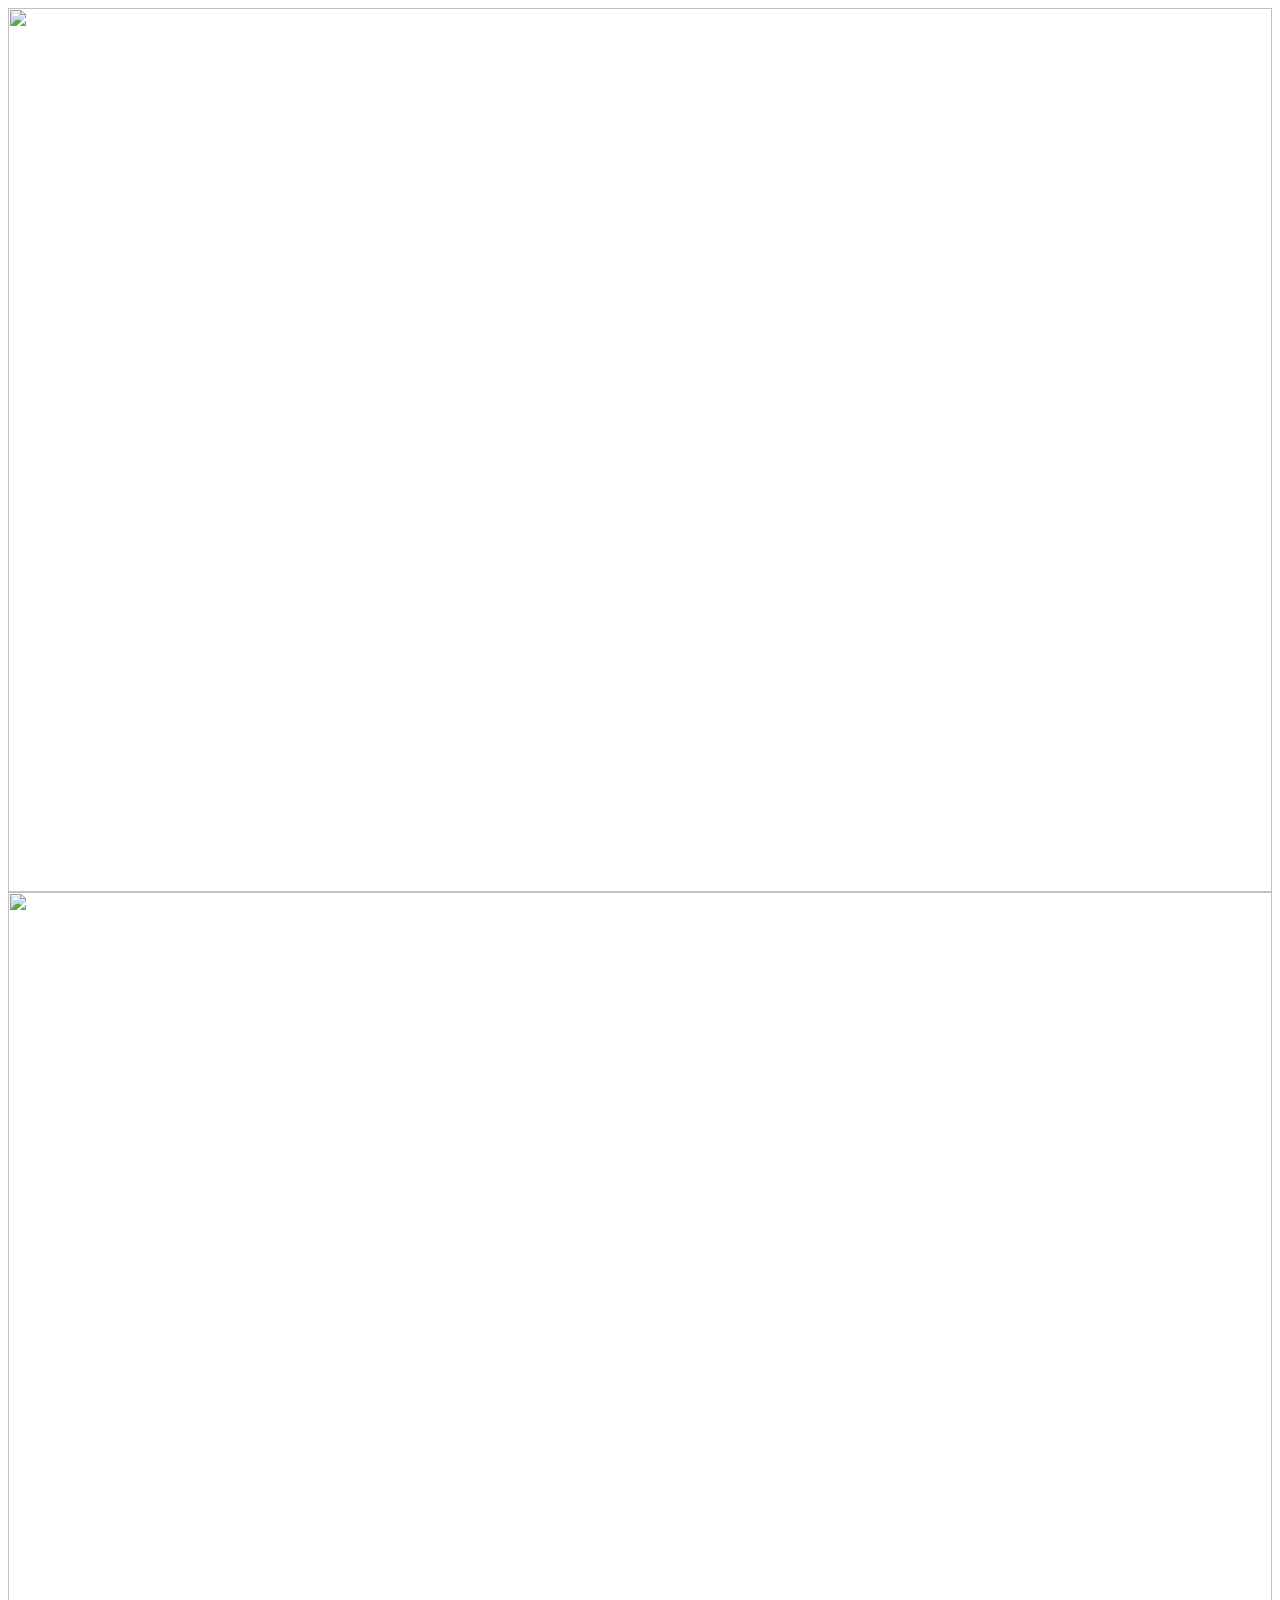
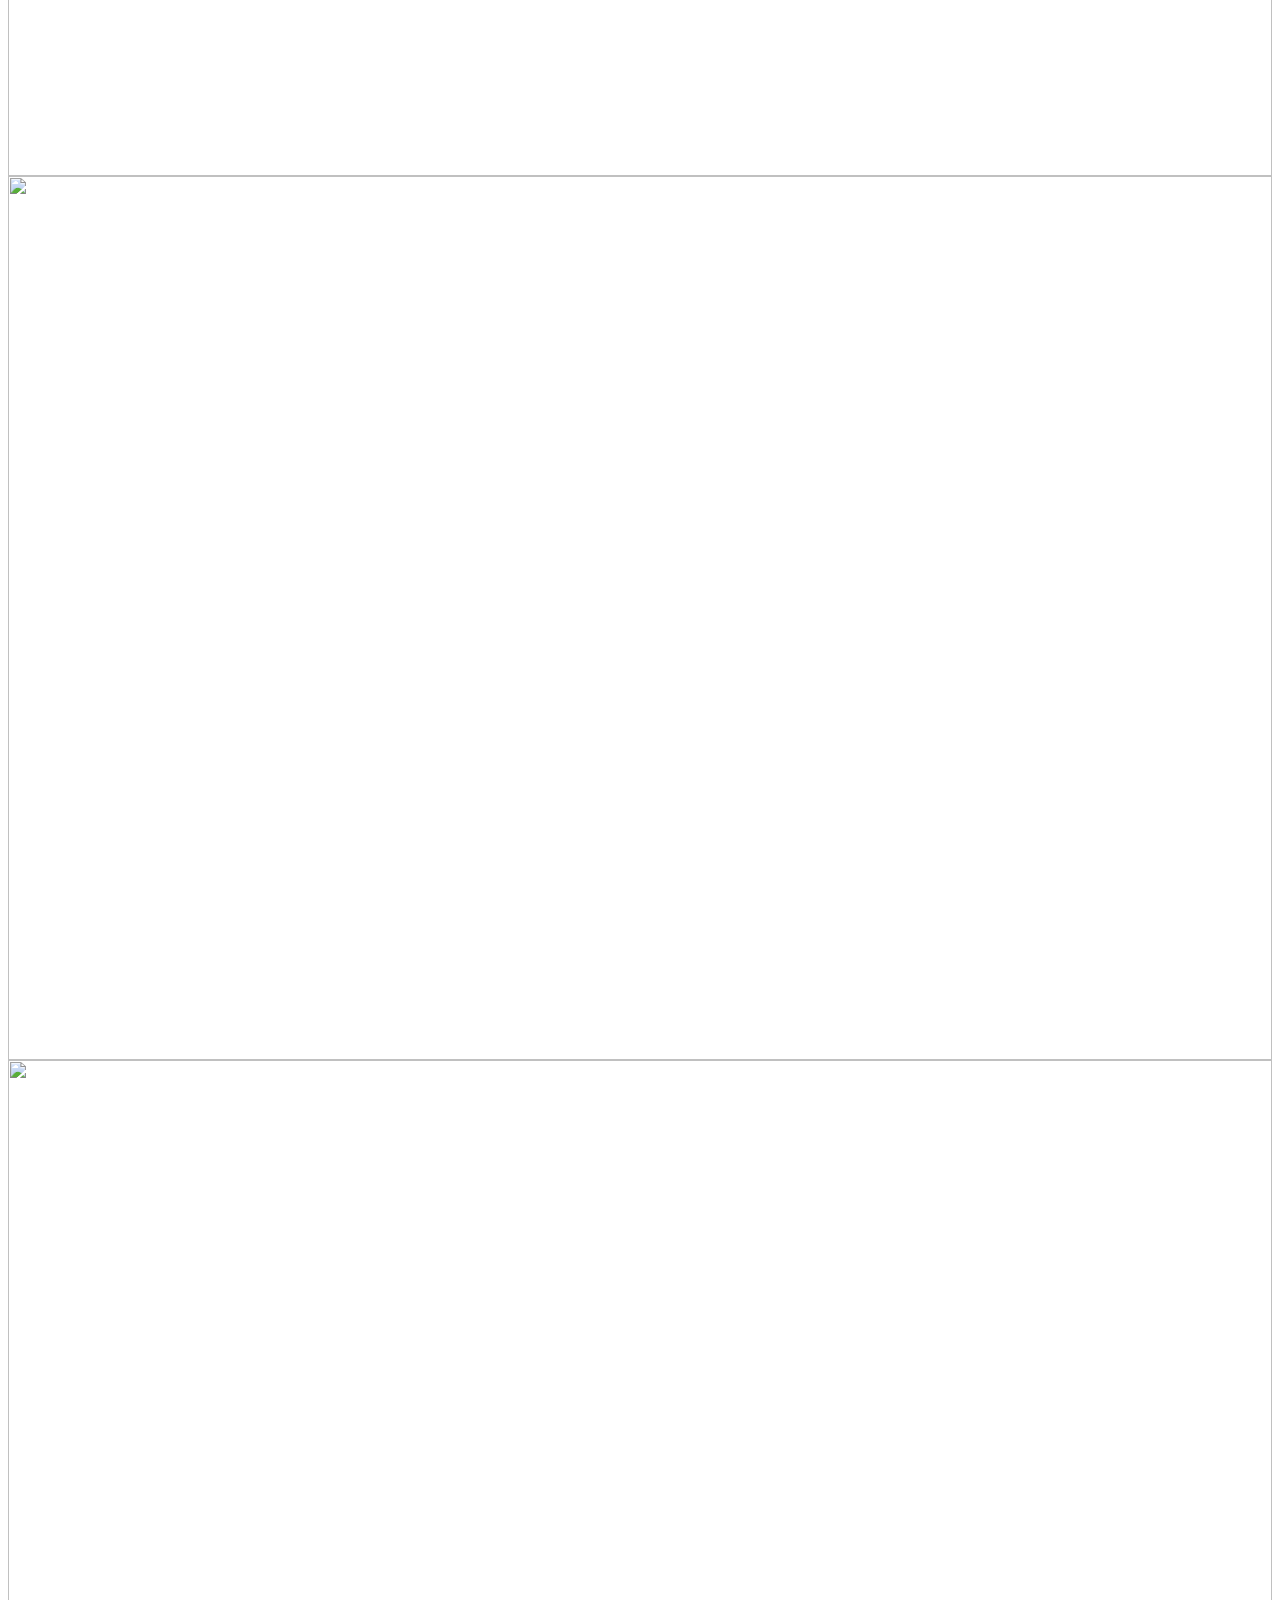
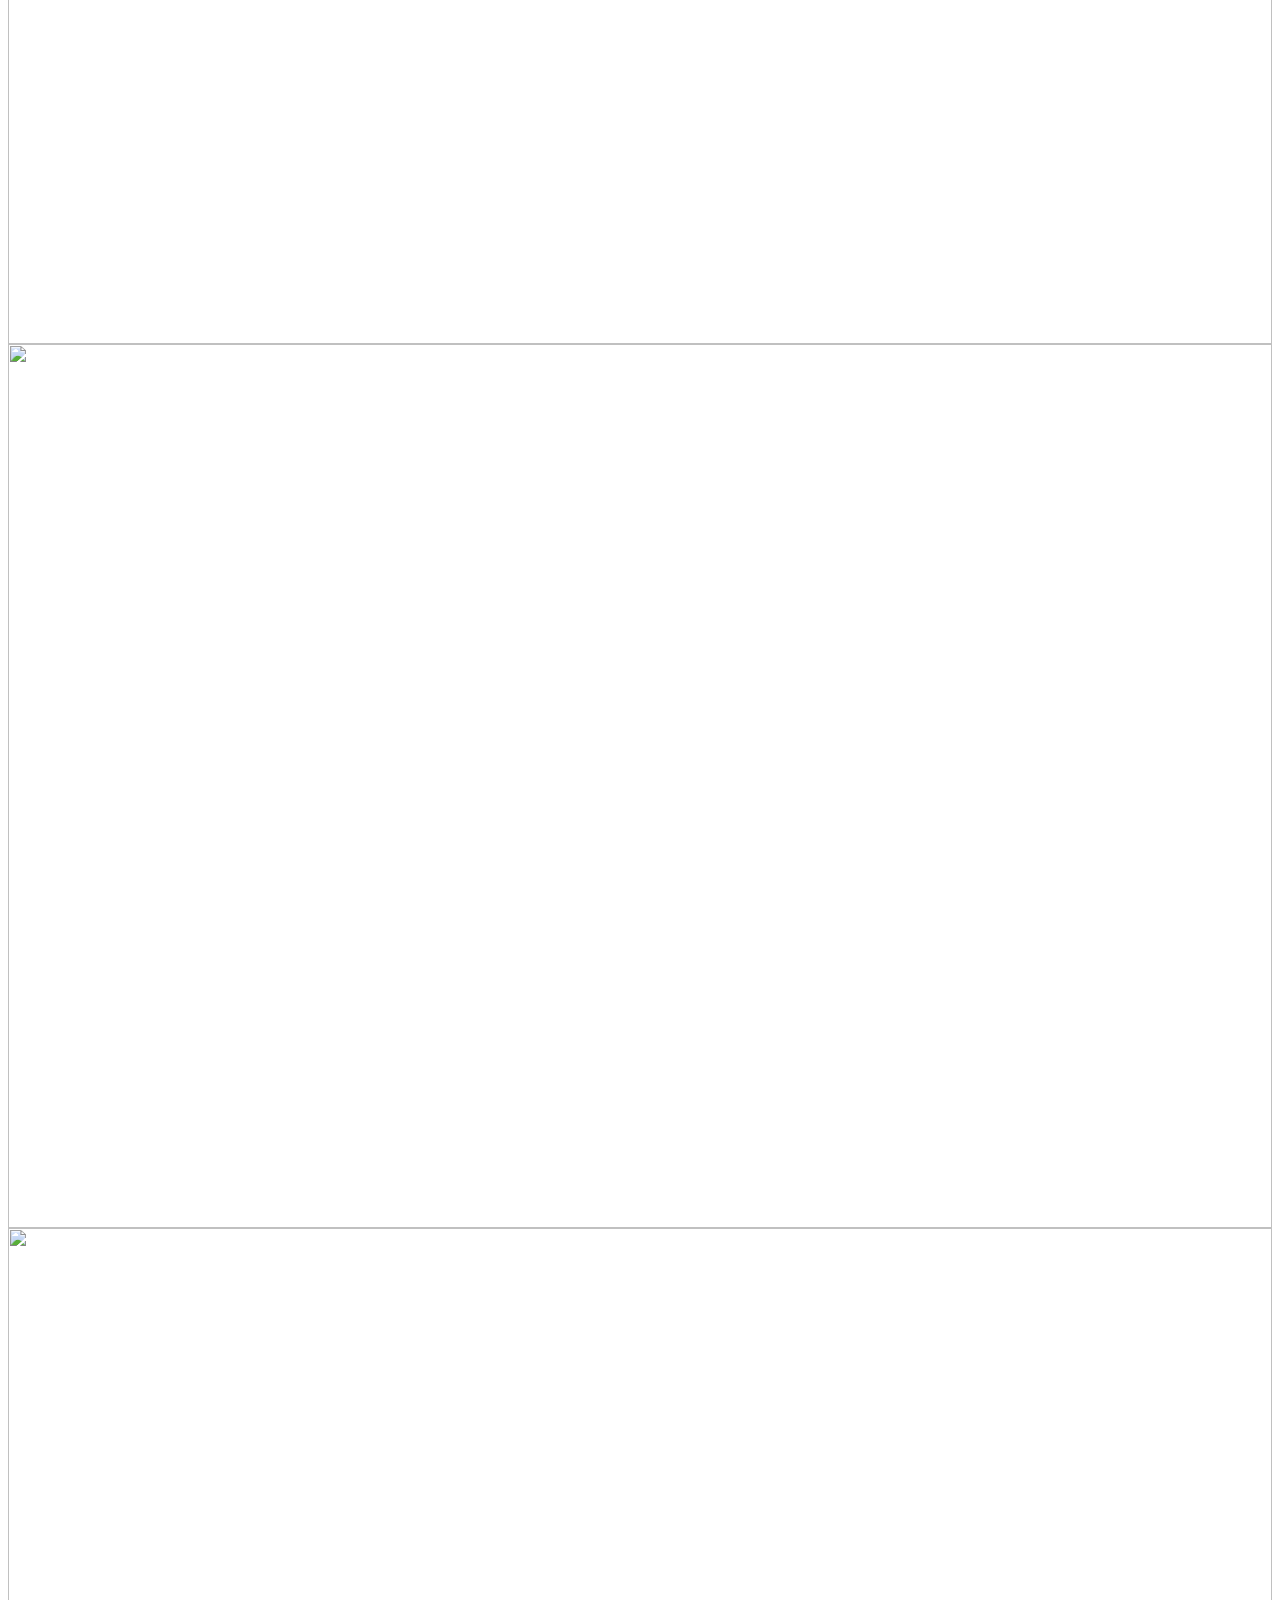
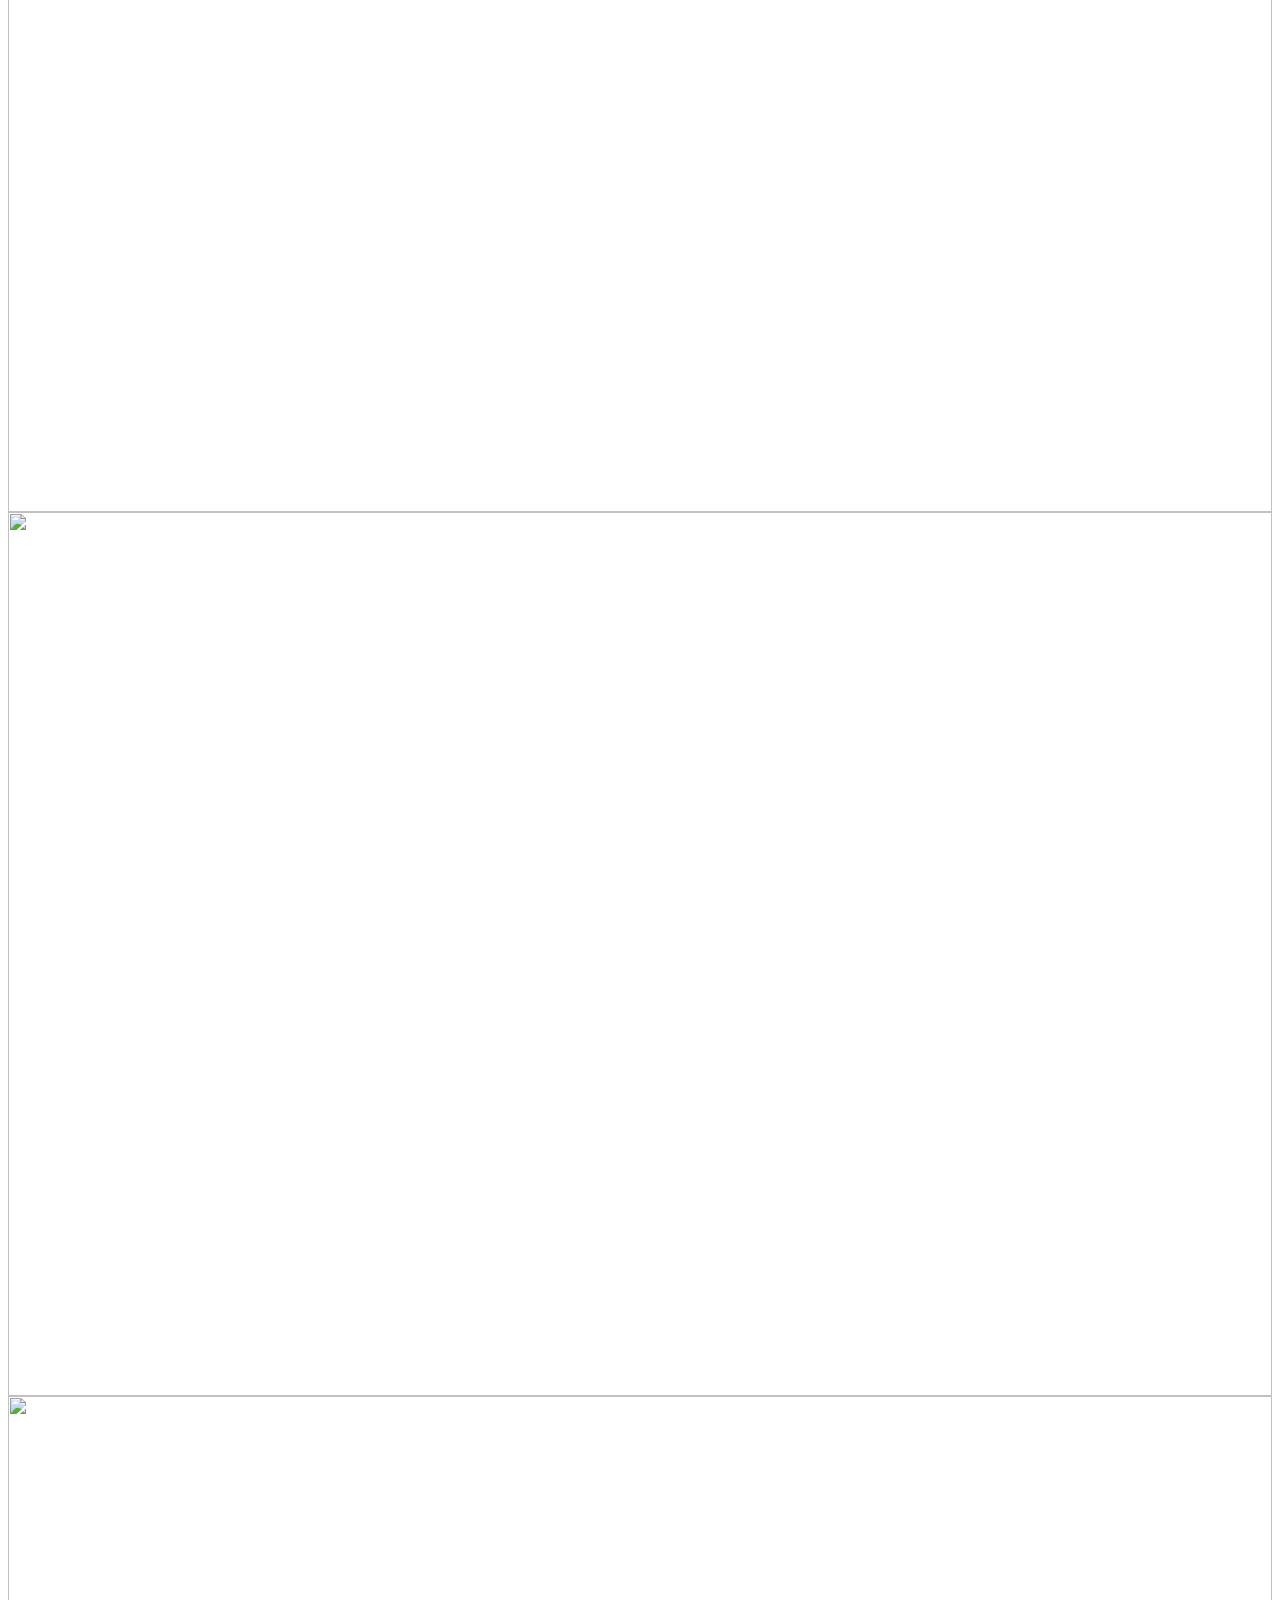
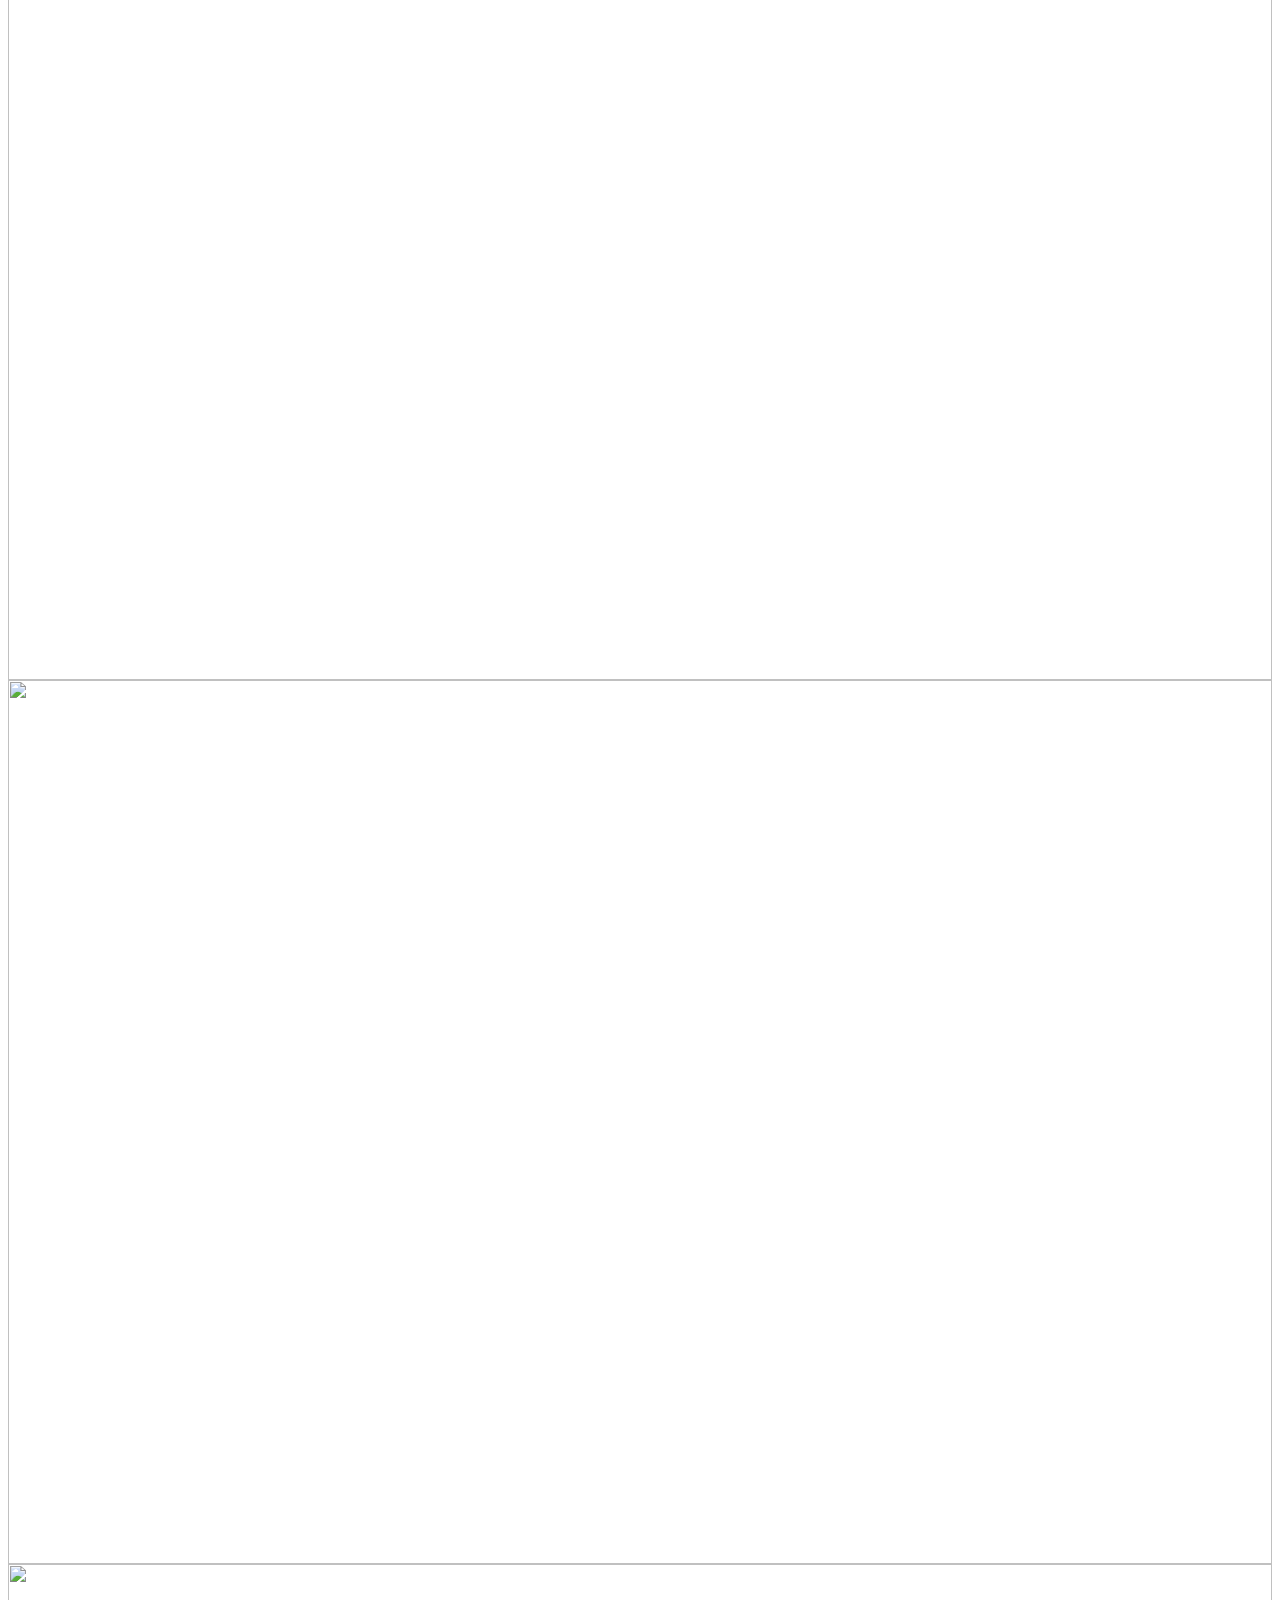
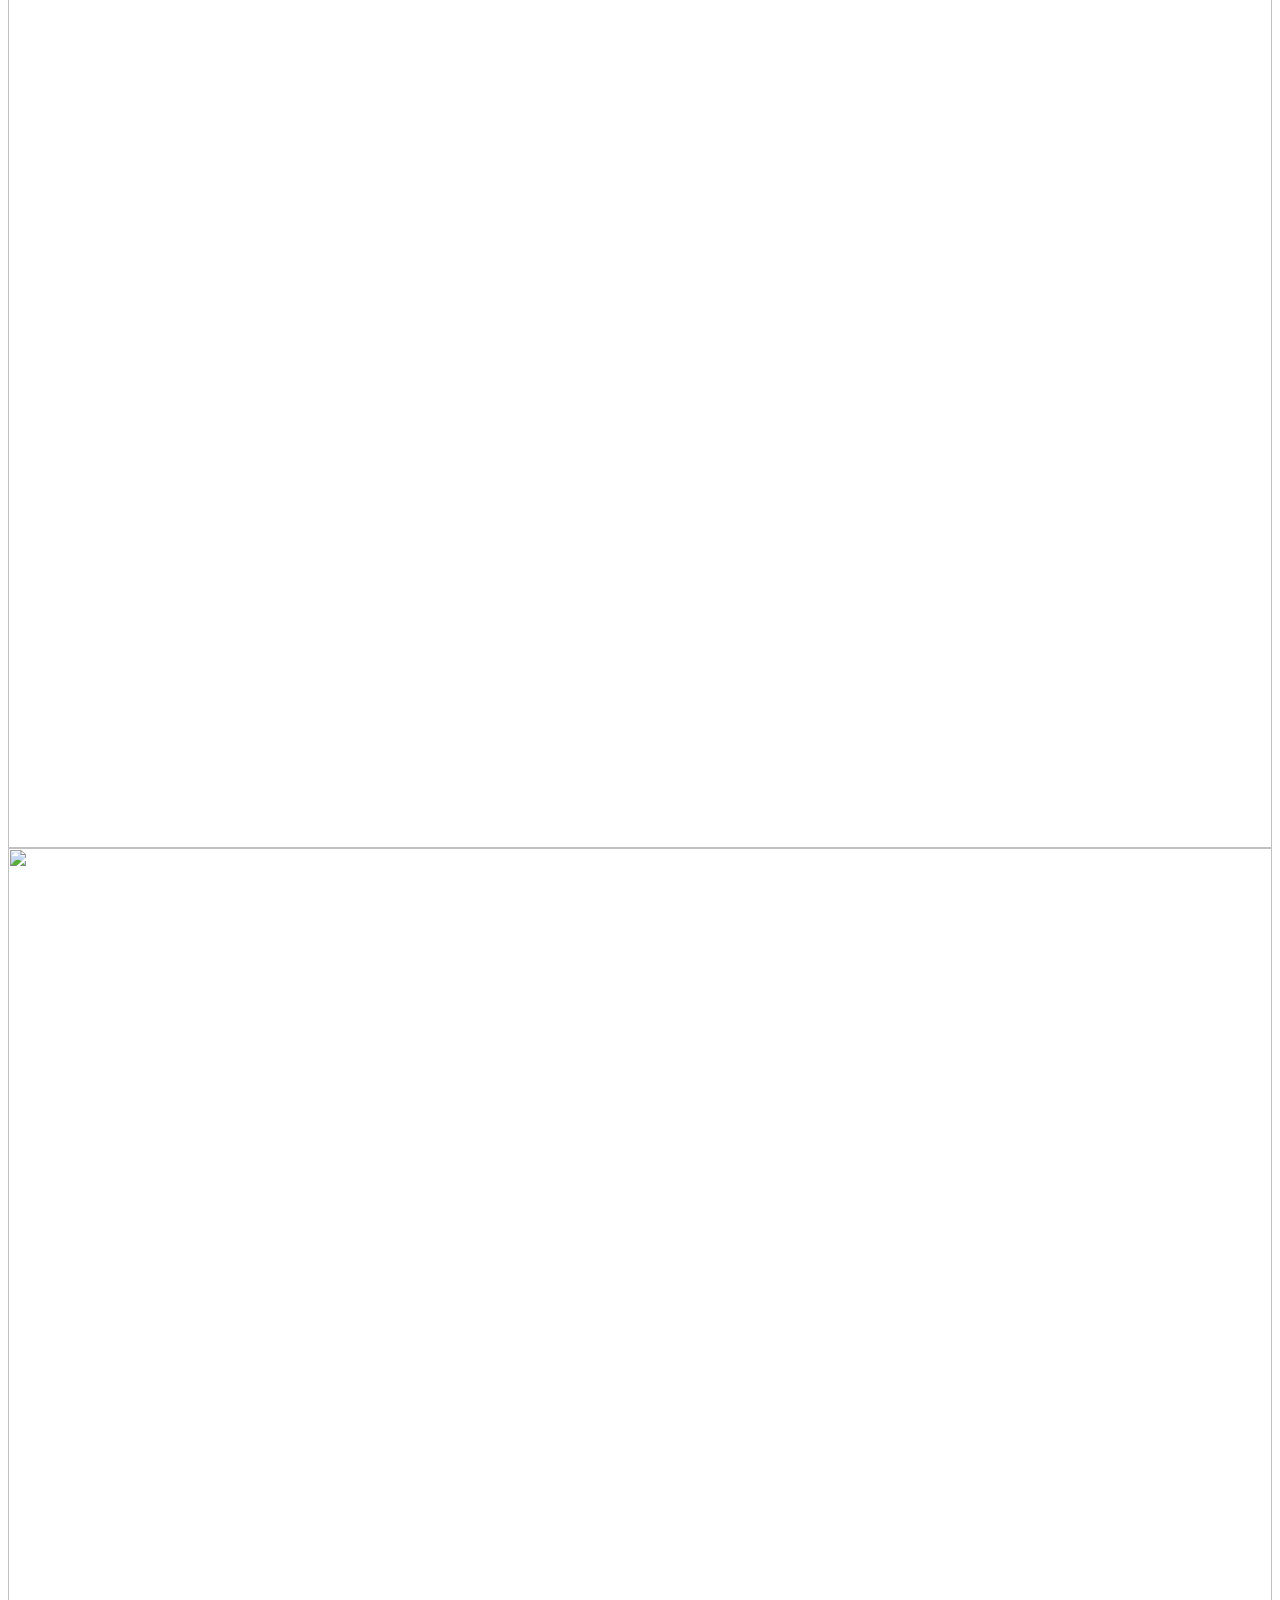
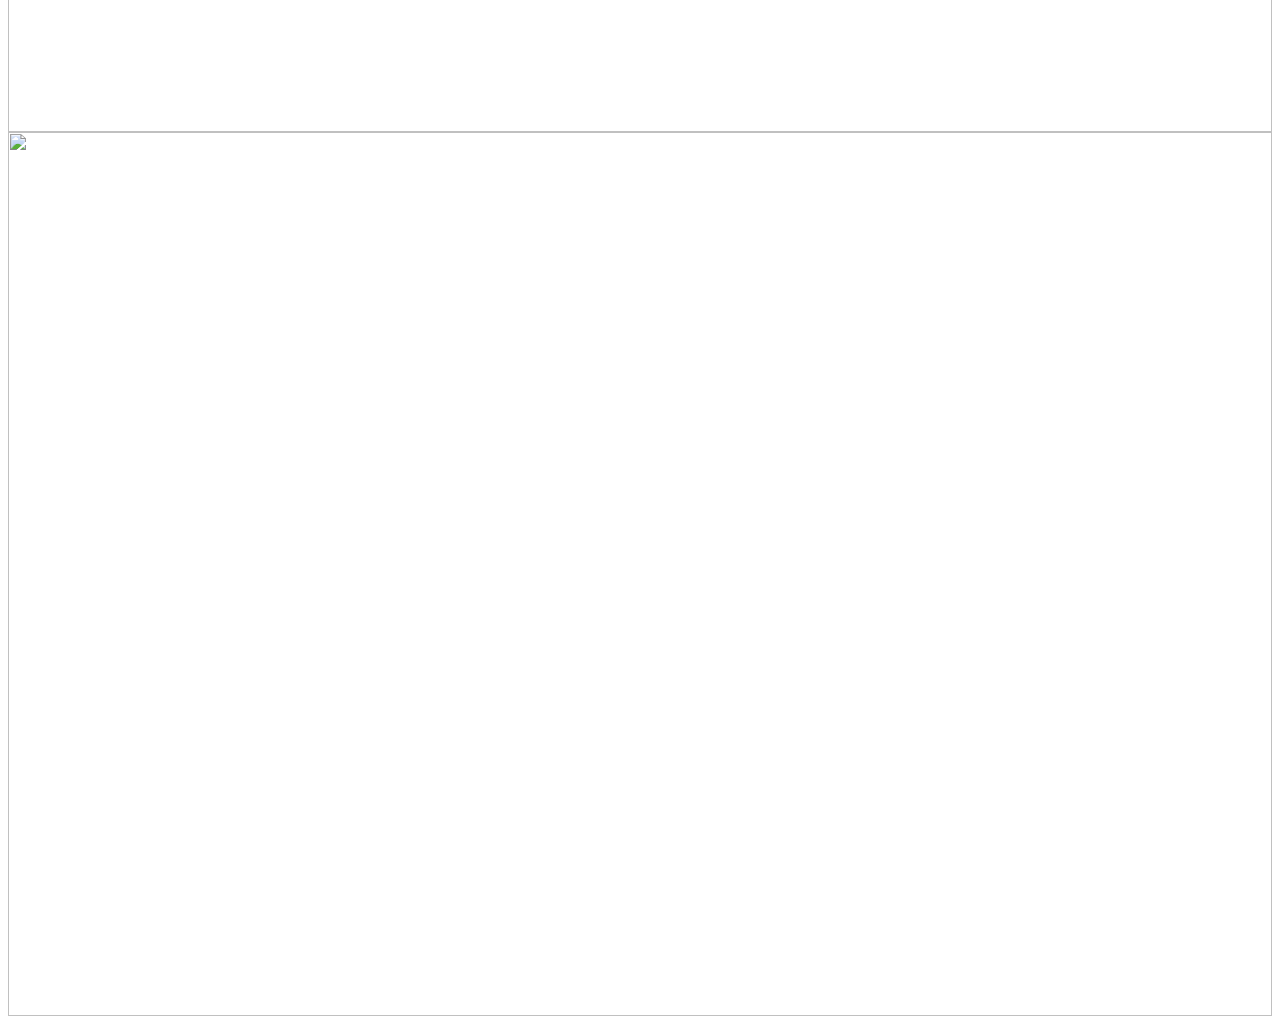
==== index.html @ 2ae5b09c "Add files via upload" ====
<html>
  <head>

  </head>
  <style>
    img {
      width: 100%;
      height: auto;
    }
  </style>
  <body>
    <center>
      <img src="1.png">
      <img src="2.png">
      <img src="3.png">
      <img src="4.png">
      <img src="5.png">
      <img src="6.png">
      <img src="7.png">
      <img src="8.png">
      <img src="9.png">
      <img src="10.png">
      <img src="11.png">
      <img src="12.png">
    </center>
  </body>
</html>
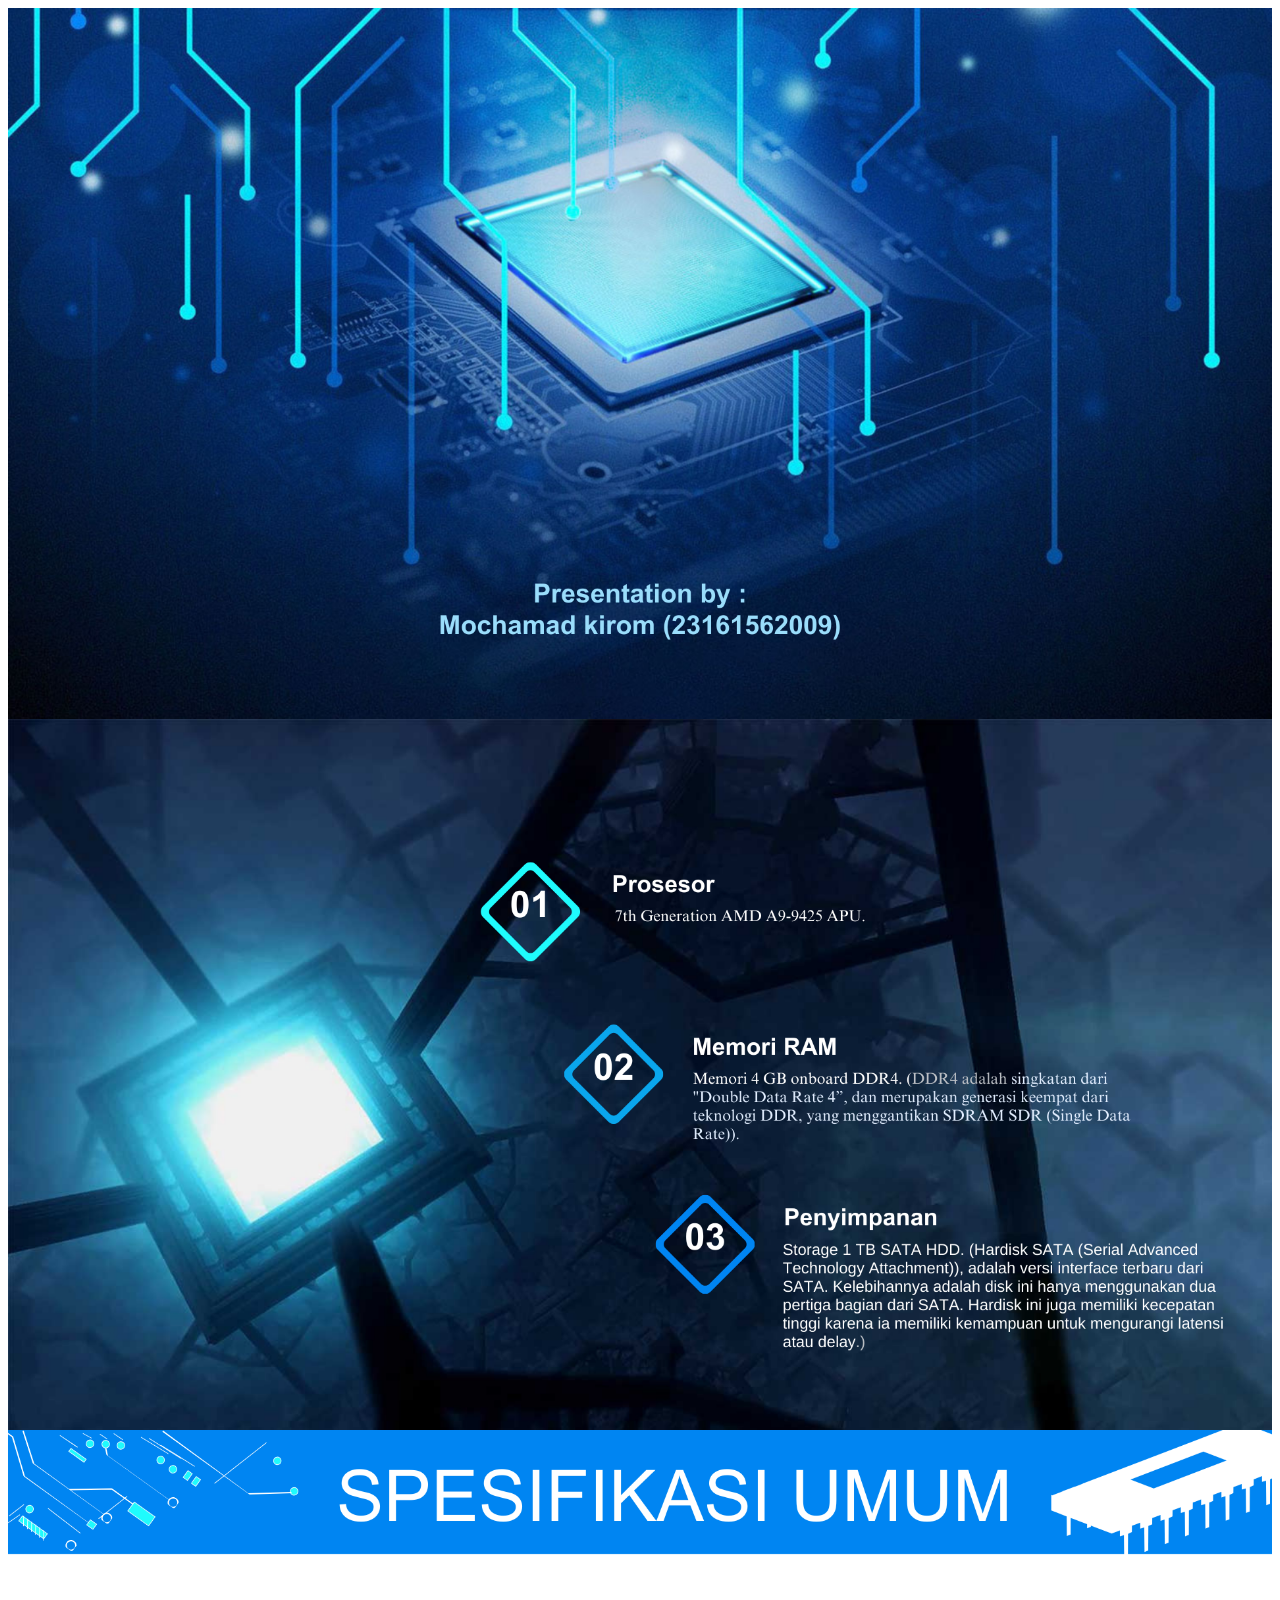
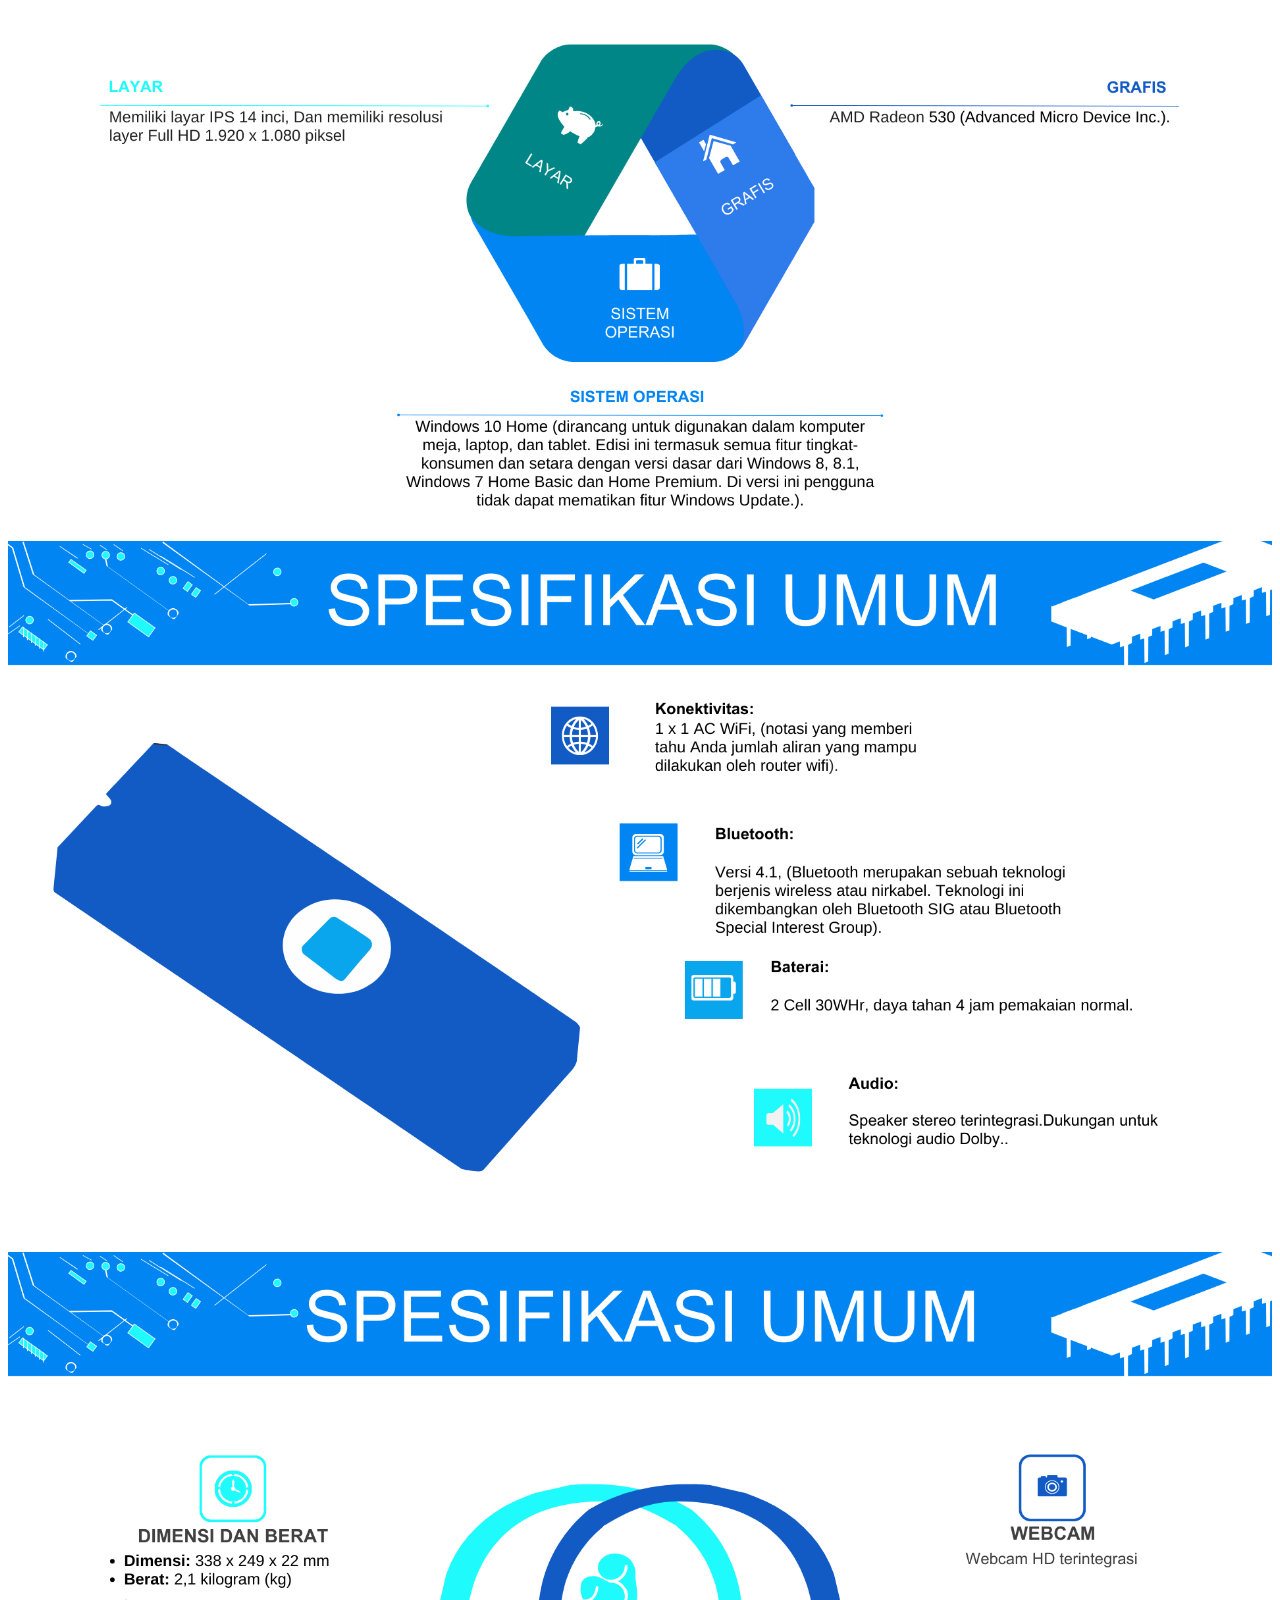
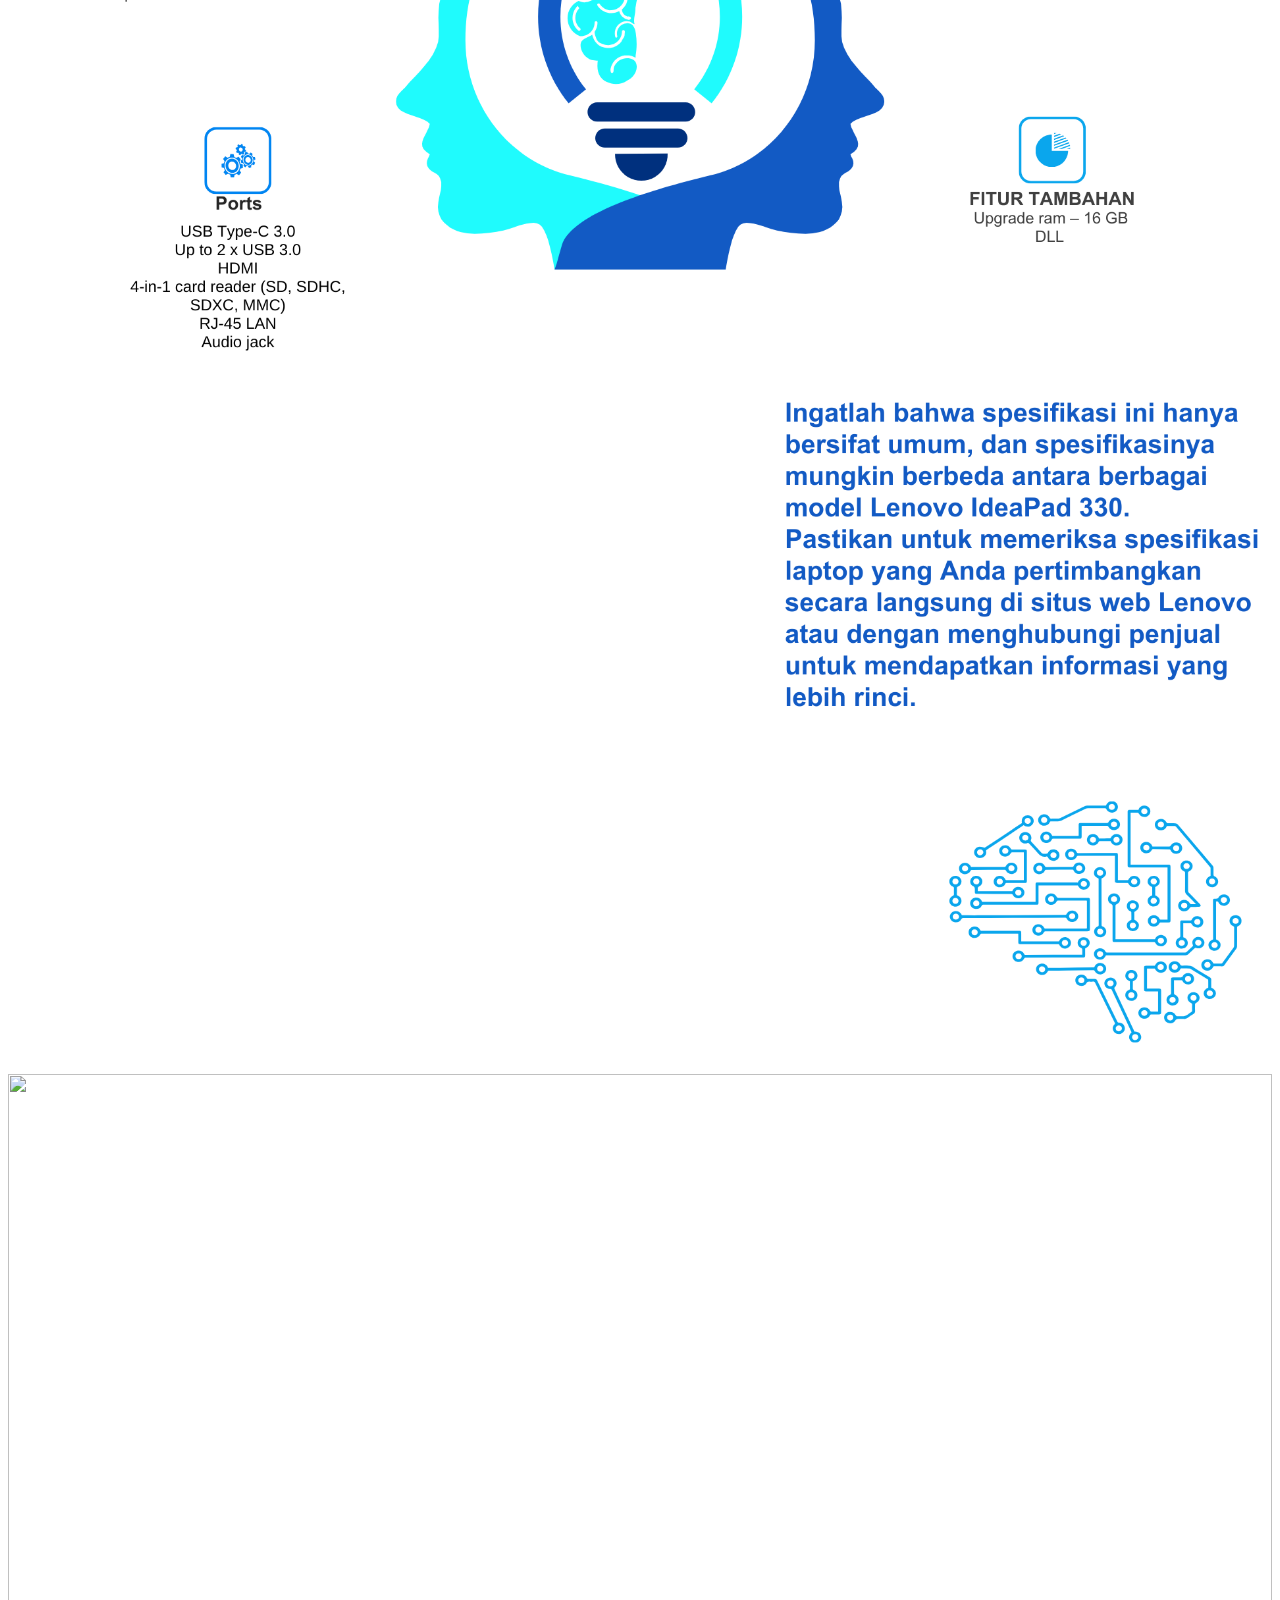
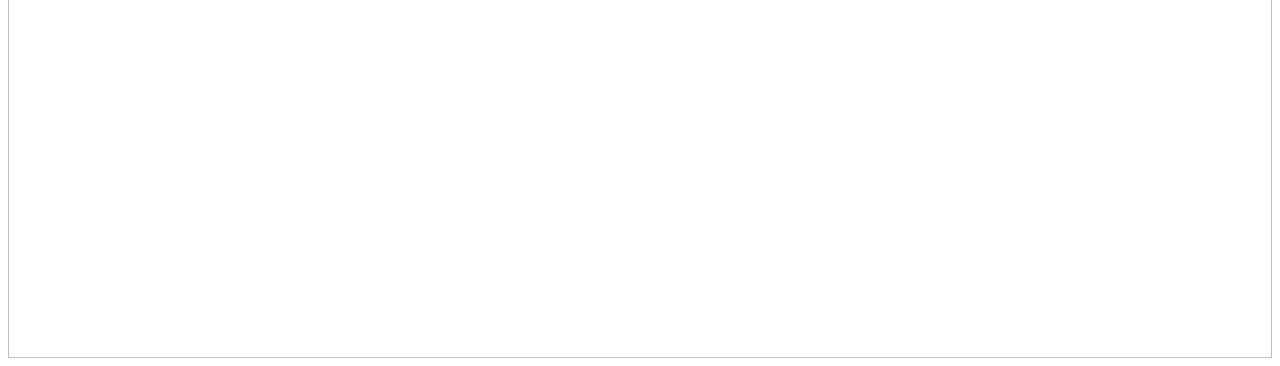
==== commit 2272b2ef: "Update index.html" ====
--- a/index.html
+++ b/index.html
@@ -17,11 +17,6 @@
       <img src="5.png">
       <img src="6.png">
       <img src="7.png">
-      <img src="8.png">
-      <img src="9.png">
-      <img src="10.png">
-      <img src="11.png">
-      <img src="12.png">
     </center>
   </body>
-</html>+</html>
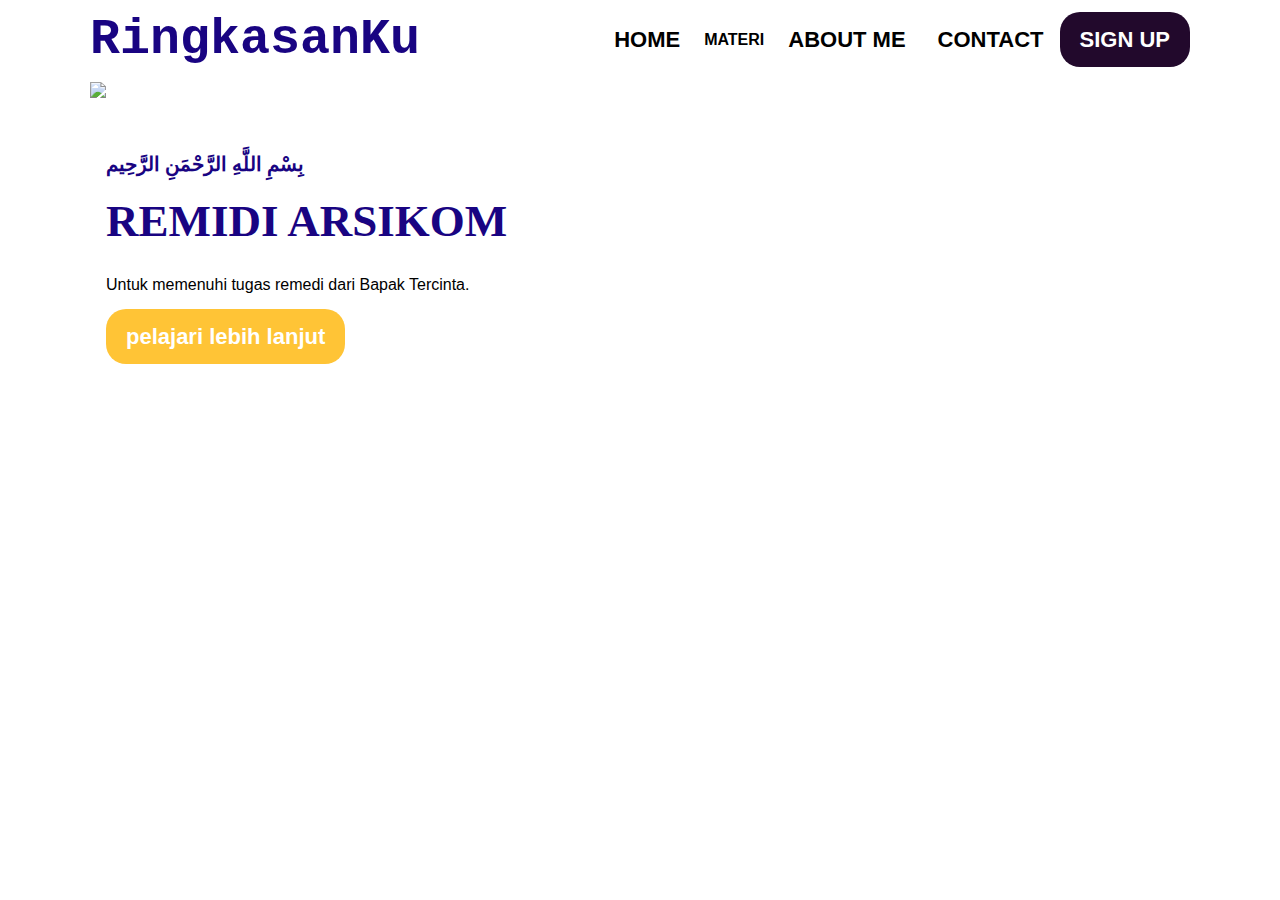
==== commit 00186ed3: "Add files via upload" ====
--- a/index.html
+++ b/index.html
@@ -1,22 +1,50 @@
-<html>
-  <head>
-
-  </head>
-  <style>
-    img {
-      width: 100%;
-      height: auto;
-    }
-  </style>
-  <body>
-    <center>
-      <img src="1.png">
-      <img src="2.png">
-      <img src="3.png">
-      <img src="4.png">
-      <img src="5.png">
-      <img src="6.png">
-      <img src="7.png">
-    </center>
-  </body>
-</html>
+<!DOCTYPE html>
+<html lang="en">
+<head>
+    <meta charset="UTF-8">
+    <meta name="viewport" content="width=device-width, initial-scale=1.0">
+    <title>ringkasan arsikom.</title>
+    <link rel="stylesheet" href="style.css">
+</head>
+<body>
+    <nav>
+        <div class="wrapper">
+            <!--untuk home-->
+            <div class="logo"><a href="">RingkasanKu</a></div>
+            <div class="menu">
+                <ul>
+                    <li><a href="#HOME">HOME</a></li>
+                    <div class="dropdown">
+                        <button class="dropbtn"><b>MATERI</b>
+                        <i class="fa fa-caret-down"></i>
+                        </button>
+                        <div class="dropdown-content">
+                            <a href="materi1.html">Materi 1</a>
+                            <a href="materi2.html">Materi 2</a>
+                            <a href="materi3.html">Materi 3</a>
+                            <a href="materi4.html">Materi 4</a>
+                            <a href="materi5.html">Materi 5</a>
+                            <a href="materi6.html">Materi 6</a>
+                        </div>
+                    </div>
+                    <li><a href="TTGAKU.html">ABOUT ME</a></li>
+                    <li><a href="https://www.instagram.com/kirom_zero3/?hl=en">CONTACT</a></li>
+                    <li><a href="https://www.bing.com/ck/a?!&&p=1f21bbe1e34be0ffJmltdHM9MTY5OTY2MDgwMCZpZ3VpZD0yZGMwYmEwNy0yZDI2LTY2YzAtMjY0MS1hOWMxMmM3MDY3MjQmaW5zaWQ9NTIwMA&ptn=3&ver=2&hsh=3&fclid=2dc0ba07-2d26-66c0-2641-a9c12c706724&psq=login+google&u=a1aHR0cHM6Ly9hY2NvdW50cy5nb29nbGUuY29tL0xvZ2lu&ntb=1" class="tbl-biru">SIGN UP</a></li>
+                </ul>
+            </div>
+        </div>
+    </nav>
+    
+    <div class="wrapper">
+        <section id="home">
+            <img src="https://img.freepik.com/premium-vector/hacker-cyber-criminal-breaking-security-stealing-information-data_225067-58.jpg?size=626&ext=jpg&ga=GA1.1.379032650.1699709933&semt=sph"/>
+            <div class="kolom">
+                <p class="deskripsi">بِسْمِ اللَّهِ الرَّحْمَنِ الرَّحِيم</p>
+                <H2>REMIDI ARSIKOM</H2>
+                <p>Untuk memenuhi tugas remedi dari Bapak Tercinta.</p>
+                <p><a href="" class="tbl-ijo">pelajari lebih lanjut</a></p>
+            </div>
+        </section>
+    </div>
+</body>
+</html>--- a/style.css
+++ b/style.css
@@ -0,0 +1,216 @@
+*{
+    text-decoration: none;
+    margin: 0px;
+    padding: 0px;
+}
+
+
+body{
+    margin: 0px;
+    padding: 0px;
+    font-family: 'open sans',sans-serif;
+}
+
+.wrapper{
+    width: 1100px;
+    margin: auto;
+    
+}
+
+.logo a {
+    font-size: 50px;
+    font-weight: 800;
+    float: left;
+    font-family: courier;
+    color: #190482;
+}
+
+.menu{
+    float: right;
+}
+
+nav{
+    width: 100%;
+    margin: auto;
+    display: flex;
+    line-height: 80px;
+    position: sticky;
+    position: -webkit-sticky;
+    top: 0;
+    background: #ffffff;
+}
+
+nav ul{
+    list-style-type: none;
+    margin: 0;
+    padding: 0;
+    overflow: hidden;
+}
+
+nav ul li{
+    float: left;
+}
+
+nav ul li a{
+    color: black;
+    font-weight: bold;
+    text-align: center;
+    padding: 0px 16px 0px 16px;
+    text-decoration: none;
+}
+
+nav ul li a:hover{
+    text-decoration: underline;
+}
+
+/* The dropdown container */
+.dropdown {
+    float: left;
+    overflow: hidden;
+}
+
+/* Dropdown button */
+.dropdown .dropbtn {
+    font-size: 16px;
+    border: none;
+    outline: none;
+    color: black;
+    padding: 4px 8px;
+    background-color: inherit;
+    font-family: inherit; /* Important for vertical align on mobile phones */
+    margin: 0; /* Important for vertical align on mobile phones */
+}
+
+/* Add a red background color to navbar links on hover */
+.navbar a:hover, .dropdown:hover .dropbtn {
+    text-decoration: underline;
+}
+
+/* Dropdown content (hidden by default) */
+.dropdown-content {
+    display: none;
+    position: absolute;
+    background-color: #F4CE14;
+    min-width: 160px;
+    box-shadow: 0px 8px 16px 0px rgba(0,0,0,0.2);
+    z-index: 1;
+    border-radius: 20px;
+}
+
+/* Links inside the dropdown */
+.dropdown-content a {
+    float: none;
+    color: black;
+    padding: 4px 8px;
+    text-decoration: none;
+    display: block;
+    text-align: left;
+}
+
+/* Add a grey background color to dropdown links on hover */
+.dropdown-content a:hover {
+    background-color: #ddd;
+    border-radius: 20px;
+}
+
+/* Show the dropdown menu on hover */
+.dropdown:hover .dropdown-content {
+    display: block;
+  }
+
+section{
+    margin: auto;
+    display: flex;
+    margin-bottom: 50px;
+}
+
+.kolom{
+    margin-top: 50px;
+    margin-bottom: 50px;
+}
+.kolom .deskripsi{
+    font-size: 20px;
+    font-weight: bold;
+    font-family: 'comic sans-ms';
+    color: #190482;
+}
+
+h2{
+    font-family: 'comic sans ms';
+    font-weight: 800;
+    font-size: 45px;
+    margin-bottom: 20px;
+    color: #190482;
+    width: 100%;
+    line-height: 50px;
+}
+
+a.tbl-biru{
+    background: #22092C;
+    border-radius: 20px;
+    margin-top:20px;
+    padding: 15px 20px 15px 20px;
+    color: #ffffff;
+    cursor: pointer;
+    font-weight: bold;
+}
+
+a.tbl-biru:hover{
+background: #FFC436;
+text-decoration:none;
+}
+
+a.tbl-ijo{
+    background: #FFC436;
+    border-radius: 20px;
+    margin-top:20px;
+    padding: 15px 20px 15px 20px;
+    color: #ffffff;
+    cursor: pointer;
+    font-weight: bold;
+}
+
+a.tbl-ijo:hover{
+    background: #22092C;
+    text-decoration: none;
+}
+
+p{
+    margin: 10px 0px 10px 0px;
+    padding: 10px 0px 10px 0px;
+}
+
+.card {
+    box-shadow: 0 4px 8px 0 rgba(0, 0, 0, 0.2);
+    max-width: 300px;
+    margin: auto;
+    text-align: center;
+  }
+  
+  .title {
+    color: grey;
+    font-size: 18px;
+  }
+  
+  button {
+    border: none;
+    outline: 0;
+    display: inline-block;
+    padding: 8px;
+    color: white;
+    background-color: #000;
+    text-align: center;
+    cursor: pointer;
+    width: 100%;
+    font-size: 18px;
+  }
+  
+  a {
+    text-decoration: none;
+    font-size: 22px;
+    color: black;
+  }
+  
+  button:hover, a:hover {
+    opacity: 0.7;
+  }